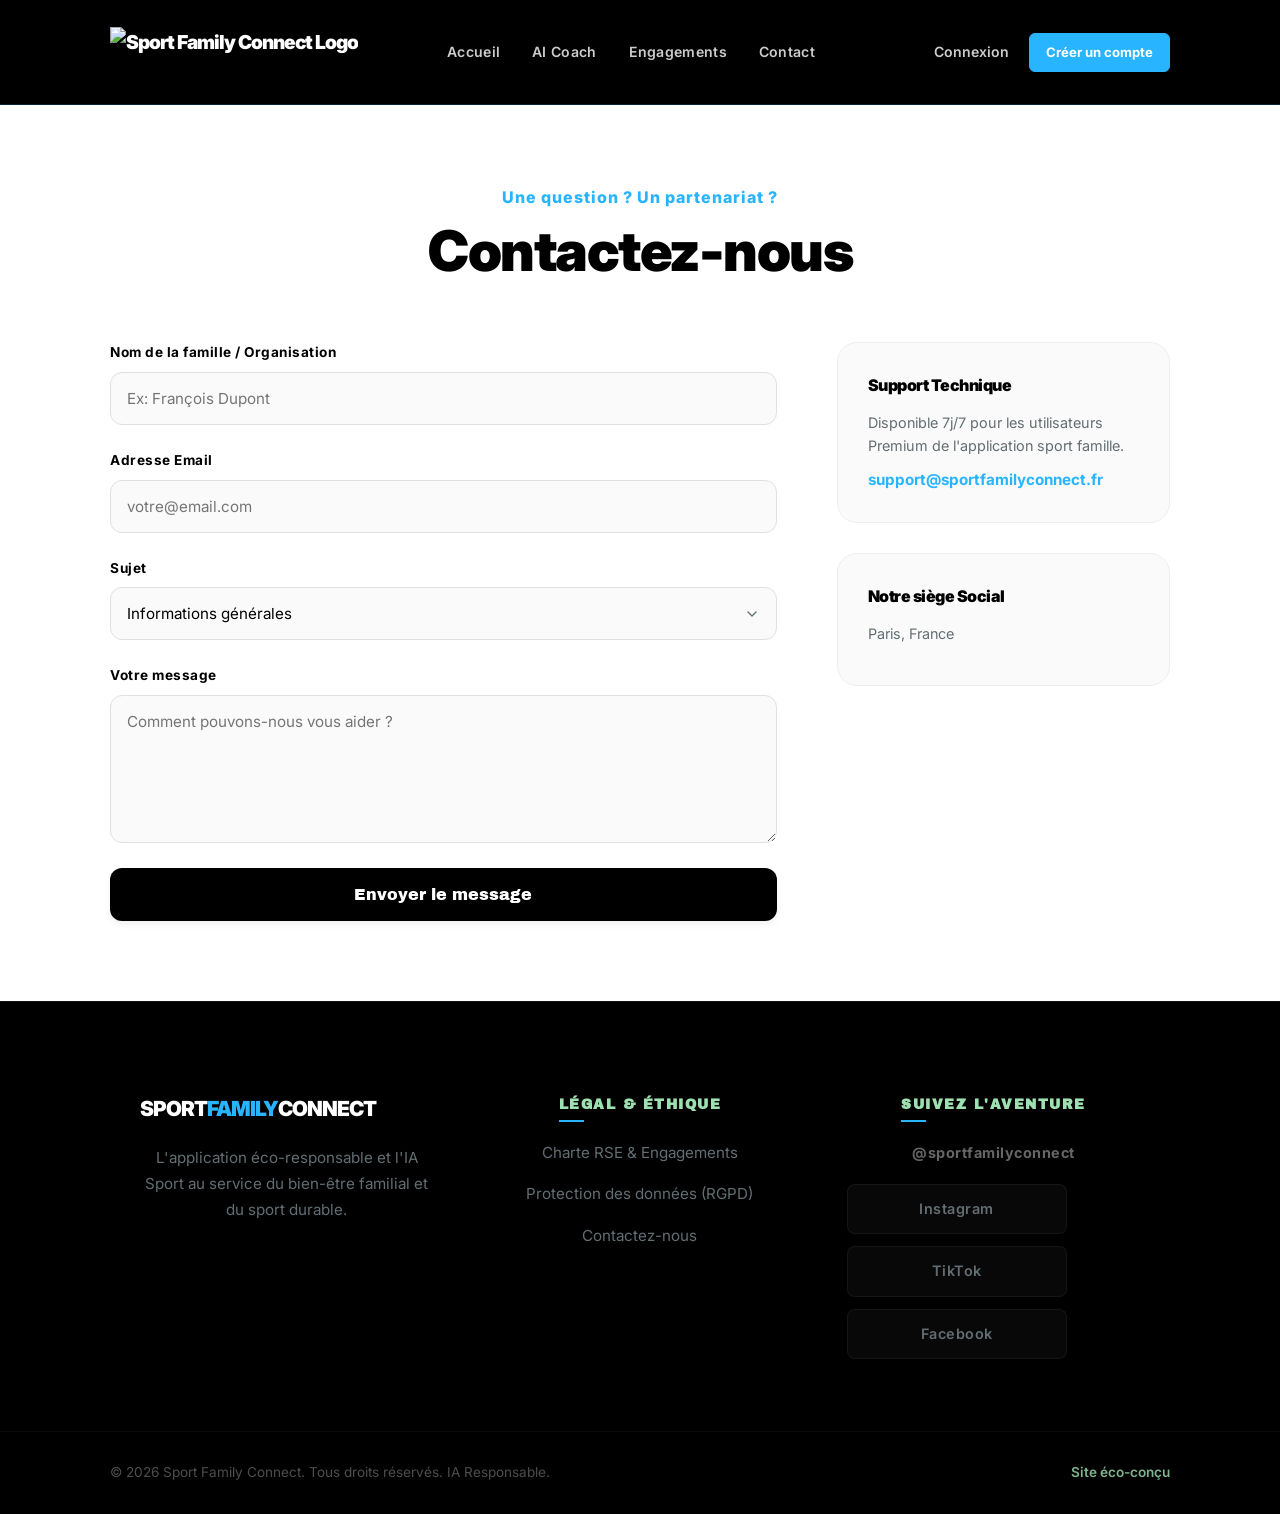
==== contact.html @ c6b2dc1f "Add files via upload" ====
<!DOCTYPE html>
<html lang="fr">
<head>
    <meta charset="UTF-8">
    <meta name="viewport" content="width=device-width, initial-scale=1.0">
    <title>Contact | Sport Family Connect</title>
    <link rel="stylesheet" href="style.css">
    <link href="https://fonts.googleapis.com/css2?family=Archivo+Black&family=Inter:wght@400;600;700;900&display=swap" rel="stylesheet">
</head>
<body class="contact-page">

   <header class="simple-header">
    <nav class="container nav-flex">
        <div class="logo">
    <a href="index.html" class="logo-link">
        <img src="sportfamilyconnectlogo.png" alt="Sport Family Connect Logo" class="logo-img">
    </a>
</div>
        
        <ul class="nav-links">
            <li><a href="index.html">Accueil</a></li>
            <li><a href="index.html#ai-coach">AI Coach</a></li> 
            <li><a href="rse.html">Engagements</a></li> 
            <li><a href="contact.html">Contact</a></li>
        </ul>

        <div class="nav-auth">
            <a href="#" class="login-link">Connexion</a>
            <a href="#" class="signup-btn">Créer un compte</a>
        </div>
    </nav>
</header>

    <main class="contact-container">
        <section class="contact-intro">
            <span class="sub-title" style="text-align: center;">Une question ? Un partenariat ?</span>
            <h1>Contactez-nous</h1>
        </section>

        <section class="contact-grid">
            <div class="contact-form-wrapper">
                <form action="#" method="POST" class="main-form">
                    <div class="form-group">
                        <label for="name">Nom de la famille / Organisation</label>
                        <input type="text" id="name" name="name" placeholder="Ex: François Dupont" required>
                    </div>
                    <div class="form-group">
                        <label for="email">Adresse Email</label>
                        <input type="email" id="email" name="email" placeholder="votre@email.com" required>
                    </div>
                    <div class="form-group">
                        <label for="subject">Sujet</label>
                        <select id="subject" name="subject">
                            <option value="info">Informations générales</option>
                            <option value="tech">Support technique AI Coach</option>
                            <option value="rgpd">Question relative au RGPD / Données</option>
                            <option value="press">Presse & Partenariats</option>
                        </select>
                    </div>
                    <div class="form-group">
                        <label for="message">Votre message</label>
                        <textarea id="message" name="message" rows="6" placeholder="Comment pouvons-nous vous aider ?" required></textarea>
                    </div>
                    <button type="submit" class="btn-submit">Envoyer le message</button>
                </form>
            </div>

            <div class="contact-info">
                <div class="info-card">
                    <h3>Support Technique</h3>
                    <p>Disponible 7j/7 pour les utilisateurs Premium de l'application sport famille.</p>
                    <span class="blue-text">support@sportfamilyconnect.fr</span>
                </div>
                <div class="info-card">
                    <h3>Notre siège Social</h3>
                    <p>Paris, France</p>
                </div>
            </div>
        </section>
    </main>

    <footer class="main-footer">
        <div class="container footer-grid">
            <div class="footer-brand">
                <div class="logo">SPORT <span>FAMILY</span> CONNECT</div>
                <p class="brand-text">L'application éco-responsable et l'IA Sport au service du bien-être familial et du sport durable.</p>
            </div>

            <div class="footer-links">
                <h4>LÉGAL & ÉTHIQUE</h4>
                <ul>
                    <li><a href="rse.html" class="hover-underline-dash">Charte RSE & Engagements</a></li>
                    <li><a href="rgpd.html" class="hover-underline-dash">Protection des données (RGPD)</a></li>
                    <li><a href="contact.html" class="hover-underline-dash">Contactez-nous</a></li>
                </ul>
            </div>

            <div class="footer-socials">
                <h4>SUIVEZ L'AVENTURE</h4>
                <p class="handle">@sportfamilyconnect</p>
                <div class="social-icons-list">
                    <a href="https://instagram.com" target="_blank" class="social-card instagram-hover" aria-label="Instagram">
                        <span class="social-text">Instagram</span>
                    </a>
                    <a href="https://tiktok.com" target="_blank" class="social-card tiktok-hover" aria-label="TikTok">
                        <span class="social-text">TikTok</span>
                    </a>
                    <a href="https://facebook.com" target="_blank" class="social-card facebook-hover" aria-label="Facebook">
                        <span class="social-text">Facebook</span>
                    </a>
                </div>
            </div>
        </div>

        <div class="footer-bottom">
            <div class="container footer-bottom-flex">
                <p>&copy; 2026 Sport Family Connect. Tous droits réservés. IA Responsable.</p>
                <p class="eco-badge">Site éco-conçu</p>
            </div>
        </div>
    </footer>

</body>
</html>
---- style.css ----
/* --- VARIABLES & POLICES --- */
@import url('https://fonts.googleapis.com/css2?family=Archivo+Black&family=Inter:wght@400;600;700;900&display=swap');

:root {
    --primary-black: #000000;
    --primary-white: #ffffff;
    --accent-blue: #28b4ff;
    /* --- NOUVELLES COULEURS --- */
    --accent-soft-blue: #28b4ff;   /* Ancien mauve */
    --accent-mint: #9ee1b1;        /* Ancien flash-blue */
    /* -------------------------- */
    --gray-light: #f8f9fa;
    --text-muted: #636e72;
}

/* --- RESET & GLOBAL --- */
* {
    margin: 0;
    padding: 0;
    box-sizing: border-box;
}

body {
    font-family: 'Inter', sans-serif;
    line-height: 1.6;
    color: var(--primary-black);
    background-color: var(--primary-white);
    scroll-behavior: smooth;
    text-transform: none;
}

.container {
    max-width: 1100px;
    margin: 0 auto;
    padding: 0 20px;
}

/* --- TYPOGRAPHIE --- */
h1, h2, h3 {
    font-family: 'Archivo Black', sans-serif;
    text-transform: none;
    letter-spacing: -1px;
}

h1 { font-size: 3.5rem; line-height: 1.1; }
h2 { font-size: 2.5rem; margin-bottom: 30px; text-align: center; }

/* --- NAVIGATION --- */
.simple-header {
    background: var(--primary-black);
    padding: 20px 0;
    border-bottom: 2px solid var(--accent-blue);
    position: sticky;
    top: 0;
    z-index: 1000;
}

.nav-flex {
    display: flex;
    justify-content: space-between;
    align-items: center;
}

.logo {
    color: var(--primary-white);
    font-family: 'Archivo Black', sans-serif;
    font-size: 1.4rem;
    letter-spacing: -1.5px;
}

.logo span { color: var(--accent-blue); }

.nav-links {
    display: flex;
    list-style: none;
    gap: 25px;
}

.nav-links a {
    color: var(--primary-white);
    text-decoration: none;
    font-weight: 700;
    font-size: 0.95rem;
    transition: 0.3s;
}

.nav-links a:hover, .nav-links a.active {
    color: var(--accent-blue);
}

/* --- HERO SECTION --- */
.hero-premium {
    height: 100vh;
    background: url('sportfamilyconnecthero.png') no-repeat center center/cover;
    position: relative;
    display: flex;
    align-items: center;
}

.hero-overlay {
    position: absolute;
    inset: 0;
    background: linear-gradient(to right, rgba(0,0,0,0.85) 30%, transparent 100%);
    display: flex;
    align-items: center;
}

.hero-content {
    text-align: left;
    color: var(--primary-white);
}

.top-badge {
    color: var(--accent-soft-blue);
    font-weight: 800;
    letter-spacing: 2px;
    font-size: 0.85rem;
    margin-bottom: 15px;
    display: block;
}

.hero-content h1 span { color: var(--accent-soft-blue); }

.cta-main {
    display: inline-block;
    background: var(--primary-white);
    color: var(--primary-black);
    padding: 18px 35px;
    font-weight: 900;
    text-decoration: none;
    margin-top: 30px;
    transition: 0.3s;
}

.cta-main:hover {
    background: var(--accent-soft-blue);
    color: var(--primary-white);
}

/* --- AI COACH SECTION (Nouvelles Couleurs) --- */
.ai-section-immersive {
    position: relative;
    min-height: 100vh;
    display: flex;
    align-items: center;
    background: var(--primary-black);
}

.ai-background-image {
    position: absolute;
    inset: 0;
    background-image: url('sportfamilly.jpg'); 
    background-size: cover;
    background-position: center;
    z-index: 1;
}

.ai-overlay {
    position: absolute;
    inset: 0;
    background: rgba(0, 0, 0, 0.88); 
    z-index: 2;
    display: flex;
    align-items: center;
    padding: 80px 0;
}

.ai-content {
    position: relative;
    z-index: 3;
    text-align: center;
    width: 100%;
}

.flash-title {
    font-size: 4rem;
    /* Dégradé mis à jour avec tes nouvelles couleurs */
    background: linear-gradient(45deg, var(--accent-mint), var(--accent-soft-blue));
    -webkit-background-clip: text;
    -webkit-text-fill-color: transparent;
    margin-bottom: 20px;
}

.ai-description {
    max-width: 600px;
    margin: 0 auto 40px;
    color: #ffffff;
    font-size: 1.1rem;
    line-height: 1.6;
}

/* Logo Circle Mis à jour */
.logo-circle {
    width: 220px;
    height: 220px;
    border-radius: 50%;
    border: 3px solid var(--accent-mint);
    margin: 40px auto;
    display: flex;
    align-items: center;
    justify-content: center;
    background: rgba(158, 225, 177, 0.05); /* Menthe transparent */
    animation: pulse-glow 3s infinite ease-in-out;
}

.ai-logo-img {
    max-width: 85%;
    max-height: 85%;
    object-fit: contain;
}

@keyframes pulse-glow {
    0% { box-shadow: 0 0 20px rgba(158, 225, 177, 0.4); transform: scale(1); }
    50% { box-shadow: 0 0 40px rgba(127, 171, 255, 0.6); transform: scale(1.02); } /* Vers bleu doux */
    100% { box-shadow: 0 0 20px rgba(158, 225, 177, 0.4); transform: scale(1); }
}

.features-flash {
    display: flex;
    justify-content: center;
    gap: 15px;
    margin: 30px 0;
}

.feat-f {
    padding: 12px 25px;
    border-radius: 10px;
    font-weight: 700;
    font-size: 0.9rem;
    background: rgba(255,255,255,0.05);
}

.feat-f.mauve { color: var(--accent-soft-blue); border: 1px solid var(--accent-soft-blue); }
.feat-f.bleu { color: var(--accent-mint); border: 1px solid var(--accent-mint); }

.btn-ai-dedicated {
    display: inline-block;
    padding: 20px 40px;
    background: var(--accent-mint);
    color: var(--primary-black);
    text-decoration: none;
    font-weight: 900;
    border-radius: 5px;
    transition: 0.3s;
}

.btn-ai-dedicated:hover {
    background: var(--accent-soft-blue);
    color: var(--primary-white);
    transform: translateY(-5px);
}

/* --- CONSEILS FAMILLE --- */
.tips-section { padding: 100px 0; background: var(--primary-white); }
.sub-title { color: var(--accent-soft-blue); font-weight: 800; letter-spacing: 1px; display: block; margin-bottom: 10px; }

.tips-grid {
    display: grid;
    grid-template-columns: repeat(auto-fit, minmax(300px, 1fr));
    gap: 30px;
}

.tip-card {
    background: var(--primary-white);
    border: 1px solid #eee;
    border-radius: 20px;
    overflow: hidden;
    transition: 0.3s;
}

.tip-image { width: 100%; height: 220px; overflow: hidden; }
.tip-image img { width: 100%; height: 100%; object-fit: cover; transition: 0.5s; }

.tip-content { padding: 30px; }
.tip-icon { font-family: 'Archivo Black', sans-serif; font-size: 1.8rem; color: var(--accent-soft-blue); margin-bottom: 10px; }

.tip-card:hover {
    transform: translateY(-10px);
    border-color: var(--accent-soft-blue);
    box-shadow: 0 20px 40px rgba(0,0,0,0.05);
}

/* --- CONTACT & FOOTER --- */
.form-group input:focus { border-color: var(--accent-soft-blue); outline: none; }
.btn-submit:hover { background: var(--accent-soft-blue); }

footer {
    padding: 40px;
    text-align: center;
    border-top: 1px solid #eee;
    color: var(--text-muted);
}

/* Espacement du groupe de boutons complet */
.app-download-buttons {
    display: flex;
    justify-content: center;
    gap: 20px;          /* Espace entre les deux badges (Google & Apple) */
    margin-top: 50px;   /* Espace entre ton gros bouton "Entrer" et les badges */
    flex-wrap: wrap;
    align-items: center;
}

/* Uniformisation de la taille des badges */
.store-link img {
    height: 45px;       /* Force la même hauteur pour les deux */
    width: auto;        /* Garde le ratio de l'image intact */
    display: block;
    transition: transform 0.3s ease;
}

/* Effet au survol pour les badges */
.store-link:hover img {
    transform: scale(1.05);
}

/* Correction spécifique pour ton bouton principal au-dessus */
.ai-page-access {
    margin-bottom: 20px; /* Sécurité supplémentaire en bas du bouton principal */
}

.logo-img {
    /* Ajuste cette valeur : 
       40px = discret / 50px = standard / 60px = imposant */
    height: 50px; 
    
    width: auto; /* Garde les proportions auto pour ne pas écraser le logo */
    display: block;
    
    /* Optionnel : ajoute un peu de marge si le logo colle trop aux bords */
    padding: 5px 0; 
}

/* Version mobile : on réduit souvent un peu la taille */
@media (max-width: 768px) {
    .logo-img {
        height: 40px;
    }
}

/* --- AMÉLIORATION HOVER CARTES CONSEILS --- */
.tip-card {
    background: var(--primary-white);
    border: 1px solid #eee;
    border-radius: 20px;
    overflow: hidden;
    /* Transition plus douce pour un effet "premium" */
    transition: all 0.4s cubic-bezier(0.25, 0.8, 0.25, 1);
    box-shadow: 0 2px 5px rgba(0,0,0,0.05); /* Ombre légère de base */
}

.tip-card:hover {
    transform: translateY(-12px); /* Élévation plus marquée */
    border-color: var(--accent-soft-blue);
    /* Ombre portée plus profonde comme sur FamilyWall */
    box-shadow: 0 20px 40px rgba(0, 0, 0, 0.12);
}

.tip-card:hover .tip-image img {
    transform: scale(1.05); /* Zoom très léger et fluide */
}

/* --- AMÉLIORATION BOUTONS --- */
.cta-main, .btn-ai-dedicated {
    transition: all 0.3s cubic-bezier(0.25, 0.8, 0.25, 1);
    box-shadow: 0 4px 6px rgba(0, 0, 0, 0.1);
}

.cta-main:hover {
    background: var(--accent-soft-blue);
    color: var(--primary-white);
    transform: scale(1.05);
    box-shadow: 0 8px 15px rgba(40, 180, 255, 0.3); /* Lueur bleue */
}

.btn-ai-dedicated:hover {
    background: var(--accent-soft-blue);
    color: var(--primary-white);
    transform: translateY(-3px) scale(1.02);
    box-shadow: 0 10px 20px rgba(158, 225, 177, 0.3);
}

/* --- HOVER NAVIGATION --- */
.nav-links a {
    position: relative;
    padding-bottom: 5px;
}

.nav-links a::after {
    content: '';
    position: absolute;
    width: 0;
    height: 2px;
    bottom: 0;
    left: 0;
    background-color: var(--accent-blue);
    transition: width 0.3s ease;
}

.nav-links a:hover::after {
    width: 100%; /* Barre bleue qui glisse sous le lien au hover */
}

/* Logo Header */
.logo-img:hover {
    transform: rotate(-2deg) scale(1.1); /* Petit basculement ludique */
}

/* Badges Store */
.store-link img {
    transition: all 0.3s ease;
}

.store-link:hover img {
    filter: brightness(1.2); /* S'éclaire au survol */
    transform: translateY(-5px);
}

.logo-circle {
    width: 280px;  /* Augmenté (était à 220px) */
    height: 280px; /* Augmenté (était à 220px) */
    border-radius: 50%;
    border: 3px solid var(--accent-mint); 
    margin: 40px auto;
    display: flex;
    align-items: center;
    justify-content: center;
    background: rgba(158, 225, 177, 0.05);
    animation: pulse-glow 3s infinite ease-in-out;
}

.ai-logo-img {
    max-width: 90%;   /* Augmenté (était à 85%) */
    max-height: 90%;  /* Augmenté pour remplir le cercle */
    height: auto;
    object-fit: contain;
}

@keyframes pulse-glow {
    0% { box-shadow: 0 0 20px rgba(158, 225, 177, 0.4); transform: scale(1); }
    50% { box-shadow: 0 0 50px rgba(127, 171, 255, 0.6); transform: scale(1.03); } /* Lueur plus large */
    100% { box-shadow: 0 0 20px rgba(158, 225, 177, 0.4); transform: scale(1); }
}

/* --- SECTION CONNEXION HEADER --- */

.nav-auth {
    display: flex;
    align-items: center;
    gap: 20px;
    margin-left: 30px; /* Espace par rapport aux liens de navigation */
}

.login-link {
    color: var(--primary-white);
    text-decoration: none;
    font-weight: 600;
    font-size: 0.9rem;
    transition: 0.3s;
}

.login-link:hover {
    color: var(--accent-blue);
}

.signup-btn {
    background-color: var(--accent-blue); /* Ton bleu #28b4ff */
    color: var(--primary-white);
    padding: 10px 20px;
    border-radius: 5px;
    text-decoration: none;
    font-weight: 700;
    font-size: 0.85rem;
    transition: all 0.3s ease;
    border: 1px solid var(--accent-blue);
}

.signup-btn:hover {
    background-color: transparent;
    color: var(--accent-blue);
    box-shadow: 0 0 15px rgba(40, 180, 255, 0.3);
    transform: translateY(-2px);
}

/* Ajustement responsive pour mobile */
@media (max-width: 992px) {
    .nav-auth {
        display: none; /* Cache la section sur petit écran ou prévoit un menu burger */
    }
}

/* ==========================================================================
   9. STRUCTURE & HOVERS STYLISÉS DU FOOTER (VERSION TYPO PURE)
   ========================================================================== */
.main-footer {
    background-color: var(--primary-black);
    color: var(--primary-white);
    padding: 90px 0 0 0;
    border-top: 1px solid rgba(255, 255, 255, 0.08);
    font-size: 0.95rem;
    position: relative;
    overflow: hidden;
}

.footer-grid {
    display: table;
    width: 100%;
    margin-bottom: 60px;
}

.footer-brand, .footer-links, .footer-socials {
    display: table-cell;
    width: 33.333%;
    vertical-align: top;
    padding: 0 30px;
}

/* --- Colonne 1 : Identité --- */
.footer-brand .logo {
    font-size: 1.3rem;
    margin-bottom: 20px;
    transition: transform 0.4s ease;
}

.footer-brand:hover .logo {
    transform: scale(1.02);
}

.footer-brand .brand-text {
    color: var(--text-muted);
    line-height: 1.7;
    max-width: 300px;
    font-weight: 400;
}

/* --- Titres des Colonnes --- */
.main-footer h4 {
    font-family: 'Archivo Black', sans-serif;
    font-size: 0.85rem;
    letter-spacing: 1.5px;
    margin-bottom: 25px;
    color: var(--accent-mint);
    position: relative;
    display: inline-block;
}

.main-footer h4::after {
    content: '';
    position: absolute;
    bottom: -6px;
    left: 0;
    width: 25px;
    height: 2px;
    background-color: var(--accent-soft-blue);
}

/* --- Colonne 2 : Liens avec Soulignement Flottant --- */
.footer-links ul {
    list-style: none;
    padding: 0;
    margin: 0;
}

.footer-links li {
    margin-bottom: 14px;
}

.footer-links a.hover-underline-dash {
    color: var(--text-muted);
    text-decoration: none;
    position: relative;
    padding-bottom: 3px;
    display: inline-block;
    transition: color 0.3s ease, transform 0.3s ease;
}

.footer-links a.hover-underline-dash::after {
    content: '';
    position: absolute;
    width: 100%;
    transform: scaleX(0);
    height: 1.5px;
    bottom: 0;
    left: 0;
    background: linear-gradient(90deg, var(--accent-mint), var(--accent-soft-blue));
    transform-origin: bottom right;
    transition: transform 0.4s cubic-bezier(0.86, 0, 0.07, 1);
}

.footer-links a.hover-underline-dash:hover {
    color: var(--primary-white);
    transform: translateX(4px);
}

.footer-links a.hover-underline-dash:hover::after {
    transform: scaleX(1);
    transform-origin: bottom left;
}

/* --- Colonne 3 : Réseaux Sociaux en Blocs Interactifs --- */
.footer-socials .handle {
    font-weight: 700;
    color: rgba(255, 255, 255, 0.4);
    margin-bottom: 20px;
    font-size: 0.9rem;
    letter-spacing: 0.5px;
}

.social-icons-list {
    display: block;
}

.social-card {
    display: block;
    width: 80%;
    max-width: 220px;
    padding: 12px 18px;
    margin-bottom: 12px;
    background: rgba(255, 255, 255, 0.03);
    border: 1px solid rgba(255, 255, 255, 0.05);
    border-radius: 8px;
    color: var(--text-muted);
    text-decoration: none;
    transition: all 0.4s cubic-bezier(0.25, 0.8, 0.25, 1);
}

.social-text {
    font-weight: 600;
    font-size: 0.9rem;
    letter-spacing: 0.5px;
}

/* Animations de couleur de bordures au survol */
.instagram-hover:hover {
    background: rgba(255, 255, 255, 0.06);
    border-color: #7fabff;
    color: #7fabff;
    transform: translateY(-3px);
    box-shadow: 0 10px 20px rgba(127, 171, 255, 0.08);
}

.tiktok-hover:hover {
    background: rgba(255, 255, 255, 0.06);
    border-color: #9ee1b1;
    color: #9ee1b1;
    transform: translateY(-3px);
    box-shadow: 0 10px 20px rgba(158, 225, 177, 0.08);
}

.facebook-hover:hover {
    background: rgba(255, 255, 255, 0.06);
    border-color: var(--primary-white);
    color: var(--primary-white);
    transform: translateY(-3px);
    box-shadow: 0 10px 20px rgba(255, 255, 255, 0.03);
}

/* --- Bas de Page --- */
.footer-bottom {
    border-top: 1px solid rgba(255, 255, 255, 0.04);
    padding: 30px 0;
    margin-top: 20px;
    color: rgba(255, 255, 255, 0.3);
    font-size: 0.85rem;
}

.footer-bottom-flex {
    display: flex;
    justify-content: space-between;
    align-items: center;
}

.eco-badge {
    color: var(--accent-mint);
    opacity: 0.8;
    font-weight: 600;
}

/* --- RESPONSIVE MOBILE --- */
@media (max-width: 768px) {
    .footer-grid { display: block; }
    .footer-brand, .footer-links, .footer-socials {
        display: block;
        width: 100%;
        text-align: center;
        padding: 0 10px;
        margin-bottom: 45px;
    }
    .footer-brand .brand-text, .social-card { margin: 0 auto 12px; }
    .footer-bottom-flex { display: block; text-align: center; }
    .eco-badge { margin-top: 10px; }
}

/* ==========================================================================
   8. PAGE CONTACT (DESIGN ÉPURÉ & RESPONSIVE)
   ========================================================================== */
.contact-page {
    background-color: var(--primary-white);
    color: var(--primary-black);
}

.contact-container {
    max-width: 1100px;
    margin: 80px auto;
    padding: 0 20px;
}

.contact-intro {
    text-align: center;
    margin-bottom: 60px;
}

.contact-intro h1 {
    font-size: 3.5rem;
    margin-top: 10px;
    margin-bottom: 15px;
}

.contact-intro p {
    color: var(--text-muted);
    font-size: 1.1rem;
    max-width: 600px;
    margin: 0 auto;
}

/* Grille de mise en page */
.contact-grid {
    display: flex;
    gap: 60px;
}

.contact-form-wrapper {
    flex: 2; /* Prend 2/3 de l'espace */
}

.contact-info {
    flex: 1; /* Prend 1/3 de l'espace */
    display: flex;
    flex-direction: column;
    gap: 30px;
}

/* --- Formulaire de Contact --- */
.main-form {
    display: flex;
    flex-direction: column;
    gap: 25px;
}

.form-group {
    display: flex;
    flex-direction: column;
    gap: 8px;
}

.form-group label {
    font-size: 0.85rem;
    font-weight: 700;
    color: var(--primary-black);
    letter-spacing: 0.5px;
}

.form-group input, 
.form-group select, 
.form-group textarea {
    width: 100%;
    padding: 16px;
    border: 1px solid #e0e0e0;
    border-radius: 12px;
    font-family: 'Inter', sans-serif;
    font-size: 0.95rem;
    background-color: #fafafa;
    color: var(--primary-black);
    transition: all 0.3s cubic-bezier(0.25, 0.8, 0.25, 1);
}

/* Élimination du style natif des sélecteurs pour cohérence */
.form-group select {
    cursor: pointer;
    appearance: none;
    background-image: url("data:image/svg+xml;utf8,<svg xmlns='http://www.w3.org/2000/svg' width='24' height='24' viewBox='0 0 24 24' fill='none' stroke='%23636e72' stroke-width='2' stroke-linecap='round' stroke-linejoin='round'><polyline points='6 9 12 15 18 9'></polyline></svg>");
    background-repeat: no-repeat;
    background-position: right 16px center;
    background-size: 16px;
    padding-right: 40px;
}

/* Focus interactifs avec ta couleur bleue */
.form-group input:focus, 
.form-group select:focus, 
.form-group textarea:focus {
    outline: none;
    background-color: var(--primary-white);
    border-color: var(--accent-soft-blue);
    box-shadow: 0 0 0 4px rgba(40, 180, 255, 0.1);
}

/* Bouton d'envoi */
.contact-form-wrapper .btn-submit {
    display: inline-block;
    width: 100%;
    padding: 18px;
    background-color: var(--primary-black);
    color: var(--primary-white);
    border: none;
    border-radius: 12px;
    font-family: 'Archivo Black', sans-serif;
    font-size: 1rem;
    cursor: pointer;
    transition: all 0.3s cubic-bezier(0.25, 0.8, 0.25, 1);
    box-shadow: 0 4px 6px rgba(0, 0, 0, 0.05);
}

.contact-form-wrapper .btn-submit:hover {
    background-color: var(--accent-soft-blue);
    transform: translateY(-2px);
    box-shadow: 0 8px 20px rgba(40, 180, 255, 0.25);
}

/* --- Cartes Latérales d'Information --- */
.info-card {
    background-color: #fafafa;
    border: 1px solid #eeeeee;
    padding: 30px;
    border-radius: 20px;
    transition: all 0.3s ease;
}

.info-card:hover {
    border-color: var(--accent-mint);
    box-shadow: 0 10px 30px rgba(0, 0, 0, 0.03);
}

.info-card h3 {
    font-size: 1rem;
    color: var(--primary-black);
    margin-bottom: 12px;
    letter-spacing: -0.5px;
}

.info-card p {
    color: var(--text-muted);
    font-size: 0.9rem;
    line-height: 1.6;
    margin-bottom: 10px;
}

.info-card .blue-text {
    color: var(--accent-soft-blue);
    font-weight: 700;
    font-size: 0.95rem;
}

.info-card .social-links {
    display: flex;
    gap: 15px;
    margin-top: 5px;
}

.info-card .social-links a {
    font-size: 0.9rem;
    font-weight: 600;
    color: var(--text-muted);
    text-decoration: none;
}

/* --- RESPONSIVE MOBILE --- */
@media (max-width: 768px) {
    .contact-grid {
        flex-direction: column;
        gap: 40px;
    }
    .contact-container {
        margin: 40px auto;
    }
    .contact-intro h1 {
        font-size: 2.5rem;
    }
}

/* ==========================================================================
   X. SECTION VIDÉO DE LANCEMENT (DÉGRADÉ VIVANT & ANIMÉ)
   ========================================================================== */
.video-launch-section {
    padding: 120px 0;
    text-align: center;
    position: relative;
    
    /* Intégration de tes 3 couleurs en dégradé linéaire incliné */
    background: linear-gradient(-45deg, #9ee1b1, #7fabff, #ffffff, #9ee1b1);
    /* On agrandit le fond pour que l'animation ait de la matière à déplacer */
    background-size: 400% 400%;
    
    /* Appel de l'animation de 15 secondes qui tourne en boucle */
    animation: gradientMovement 15s ease infinite;
}

.video-header {
    margin-bottom: 55px;
}

.video-header h2 {
    font-size: 2.6rem;
    margin-top: 10px;
    margin-bottom: 15px;
    color: var(--primary-black);
}

.video-header p {
    color: rgba(0, 0, 0, 0.7); /* Légèrement assombri pour rester lisible sur le fond clair */
    font-size: 1.1rem;
    max-width: 600px;
    margin: 0 auto;
    font-weight: 600;
}

/* Conteneur du lecteur vidéo */
.video-player-wrapper {
    max-width: 880px;
    margin: 0 auto;
    padding: 0 15px;
}

/* Le lecteur vidéo avec un léger effet de flou en arrière-plan */
.interactive-player {
    width: 100%;
    height: auto;
    display: block;
    border-radius: 20px; /* Bords légèrement plus arrondis pour le style */
    
    /* Ombre portée plus diffuse pour donner une impression de flottaison au-dessus du dégradé */
    box-shadow: 0 30px 60px rgba(0, 0, 0, 0.15); 
    background-color: var(--primary-black);
    border: 1px solid rgba(255, 255, 255, 0.4); /* Bordure blanche subtile */
}

/* --- L'ANIMATION CSS DU DÉGRADÉ --- */
@keyframes gradientMovement {
    0% {
        background-position: 0% 50%;
    }
    50% {
        background-position: 100% 50%;
    }
    100% {
        background-position: 0% 50%;
    }
}

/* --- RESPONSIVE MOBILE --- */
@media (max-width: 768px) {
    .video-launch-section {
        padding: 70px 0;
    }
    .video-header h2 {
        font-size: 1.9rem;
    }
}

/* Conteneur du lecteur vidéo (Taille réduite pour plus de discrétion) */
.video-player-wrapper {
    max-width: 650px; /* Réduit à 650px (au lieu de 880px) pour que la vidéo soit plus petite et élégante */
    margin: 0 auto;
    padding: 0 15px;
}

/* ==========================================================================
   3. NAVIGATION (HEADER COMPACT & ULTRA-MINIMALISTE)
   ========================================================================== */
.simple-header {
    background: var(--primary-black);
    padding: 14px 0; /* Réduit au maximum (était à 25px) pour un header ultra-fin */
    border-bottom: 1px solid rgba(40, 180, 255, 0.2); /* Ligne de séparation plus discrète */
    position: sticky;
    top: 0;
    z-index: 1000;
}

.nav-flex {
    display: flex;
    justify-content: space-between;
    align-items: center;
}

/* Logo plus compact */
.logo {
    color: var(--primary-white);
    font-family: 'Archivo Black', sans-serif;
    font-size: 1.2rem; /* Réduit légèrement (était à 1.4rem) */
    letter-spacing: -1px;
}

.logo span { color: var(--accent-blue); }

/* Liens du menu principaux */
.nav-links {
    display: flex;
    list-style: none;
    gap: 32px; /* Espace équilibré pour ne pas faire "pack" */
    align-items: center;
}

.nav-links a {
    color: rgba(255, 255, 255, 0.8); /* Blanc légèrement adouci au repos */
    text-decoration: none;
    font-weight: 600;
    font-size: 0.88rem; /* Taille de police plus petite et élégante */
    letter-spacing: 0.3px;
    transition: all 0.3s ease;
    position: relative;
    padding: 4px 0;
}

/* Barre animée fine sous les liens */
.nav-links a::after {
    content: '';
    position: absolute;
    width: 0;
    height: 2px;
    bottom: 0;
    left: 0;
    background-color: var(--accent-blue);
    transition: width 0.3s ease;
}

.nav-links a:hover::after { width: 100%; }
.nav-links a:hover, .nav-links a.active { color: var(--accent-blue); }

/* --- Section Connexion / Inscription --- */
.nav-auth {
    display: flex;
    align-items: center;
    gap: 20px;
}

.login-link {
    color: rgba(255, 255, 255, 0.8);
    text-decoration: none;
    font-weight: 600;
    font-size: 0.88rem;
    transition: color 0.3s ease;
}

.login-link:hover { color: var(--accent-blue); }

/* Bouton créer un compte affiné */
.signup-btn {
    background-color: var(--accent-blue);
    color: var(--primary-white);
    padding: 8px 16px; /* Moins haut et moins large */
    border-radius: 6px;
    text-decoration: none;
    font-weight: 700;
    font-size: 0.82rem;
    transition: all 0.3s ease;
    border: 1px solid var(--accent-blue);
}

.signup-btn:hover {
    background-color: transparent;
    color: var(--accent-blue);
    box-shadow: 0 0 12px rgba(40, 180, 255, 0.2);
    transform: translateY(-1px);
}

/* --- RESPONSIVE DE SÉCURITÉ --- */
@media (max-width: 992px) {
    .nav-auth {
        display: none; /* Cache la connexion sur tablette/mobile pour éviter les chevauchements */
    }
    .nav-links {
        gap: 15px;
    }
}

/* ==========================================================================
   2. TYPOGRAPHIE (VERSION 100% INTER)
   ========================================================================== */
h1, h2, h3, h4, h5, h6 {
    font-family: 'Inter', sans-serif;
    font-weight: 900; /* On force un gras très épais (Black) pour compenser l'absence d'Archivo */
    text-transform: none;
    letter-spacing: -1.5px; /* On resserre un peu les lettres pour garder un look percutant */
}

h1 { font-size: 3.5rem; line-height: 1.1; }
h2 { font-size: 2.5rem; margin-bottom: 30px; text-align: center; }
h3 { font-size: 1.5rem; }

/* On s'assure que le logo utilise aussi Inter mais en version très grasse */
.logo {
    font-family: 'Inter', sans-serif;
    font-weight: 900;
    font-size: 1.2rem;
    letter-spacing: -1px;
}

/* Style pour le logo cliquable */
.logo .logo-link {
    color: var(--primary-white);
    text-decoration: none;
    display: inline-block;
    transition: transform 0.3s ease;
}

/* Léger effet au survol du logo pour indiquer qu'il est cliquable */
.logo .logo-link:hover {
    transform: scale(1.02);
}

/* --- LE LOGO EN IMAGE (AGRANDI) --- */
.logo {
    display: flex;
    align-items: center;
}

.logo-img {
    /* Augmenté à 48px (au lieu de 38px) pour qu'il soit bien visible */
    height: 48px; 
    
    width: auto; /* Conserve toujours les proportions d'origine */
    display: block;
    transition: transform 0.3s cubic-bezier(0.25, 0.8, 0.25, 1);
}

/* Effet au survol */
.logo .logo-link:hover .logo-img {
    transform: scale(1.04) rotate(-1deg);
}

/* Version mobile : on l'ajuste pour qu'il ne prenne pas tout l'écran du téléphone */
@media (max-width: 768px) {
    .logo-img {
        height: 38px; /* Plus grand aussi sur mobile (au lieu de 32px) */
    }
}

/* --- LE HEADER S'AGRANDIT LÉGÈREMENT --- */
.simple-header {
    background: var(--primary-black);
    padding: 22px 0; /* Augmenté à 22px pour donner de l'air au grand logo */
    border-bottom: 1px solid rgba(40, 180, 255, 0.2);
    position: sticky;
    top: 0;
    z-index: 1000;
}

/* --- LE LOGO EN IMAGE (VERSION IMPOSANTE) --- */
.logo {
    display: flex;
    align-items: center;
}

.logo-img {
    /* Augmenté à 60px pour qu'il soit parfaitement lisible et mis en valeur */
    height: 60px; 
    
    width: auto; /* Conserve toujours le ratio de l'image */
    display: block;
    transition: transform 0.3s cubic-bezier(0.25, 0.8, 0.25, 1);
}

/* Effet au survol */
.logo .logo-link:hover .logo-img {
    transform: scale(1.03) rotate(-0.5deg); /* Effet légèrement adouci pour la grande taille */
}

/* Version mobile : proportionnelle pour ne pas masquer tout l'écran du téléphone */
@media (max-width: 768px) {
    .simple-header {
        padding: 15px 0; /* Un peu plus compact sur mobile */
    }
    .logo-img {
        height: 44px; /* Plus grand aussi sur mobile */
    }
}
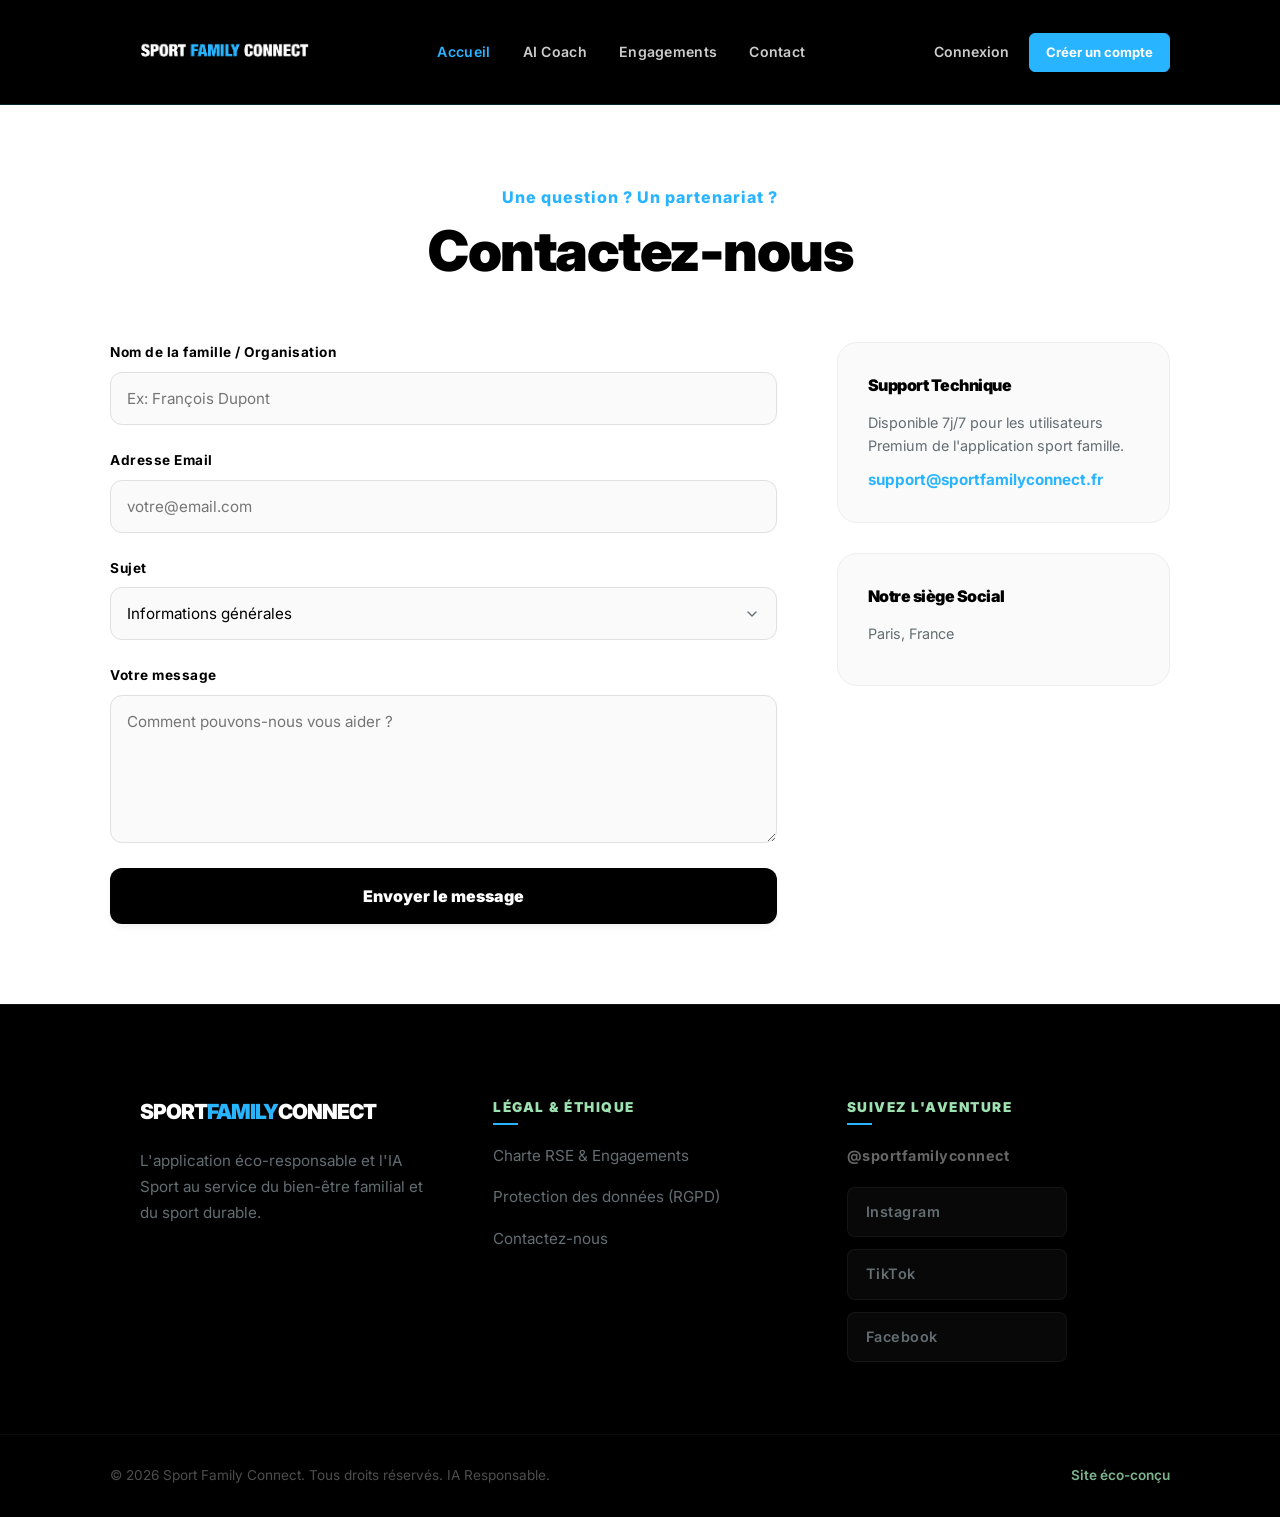
==== commit d8a074e4: "Add files via upload" ====
--- a/contact.html
+++ b/contact.html
@@ -12,22 +12,30 @@
    <header class="simple-header">
     <nav class="container nav-flex">
         <div class="logo">
-    <a href="index.html" class="logo-link">
-        <img src="sportfamilyconnectlogo.png" alt="Sport Family Connect Logo" class="logo-img">
-    </a>
-</div>
+            <a href="index.html" class="logo-link">
+                <img src="sportfamilyconnectlogo.png" alt="Sport Family Connect Logo" class="logo-img">
+            </a>
+        </div>
         
-        <ul class="nav-links">
-            <li><a href="index.html">Accueil</a></li>
+        <ul class="nav-links" id="navLinks">
+            <li><a href="index.html" class="active">Accueil</a></li>
             <li><a href="index.html#ai-coach">AI Coach</a></li> 
             <li><a href="rse.html">Engagements</a></li> 
             <li><a href="contact.html">Contact</a></li>
+            <li class="mobile-auth"><a href="#" class="login-link">Connexion</a></li>
+            <li class="mobile-auth"><a href="#" class="signup-btn">Créer un compte</a></li>
         </ul>
 
         <div class="nav-auth">
             <a href="#" class="login-link">Connexion</a>
             <a href="#" class="signup-btn">Créer un compte</a>
         </div>
+
+        <button class="menu-toggle" id="menuToggle" aria-label="Ouvrir le menu">
+            <span class="bar"></span>
+            <span class="bar"></span>
+            <span class="bar"></span>
+        </button>
     </nav>
 </header>
 
@@ -112,6 +120,24 @@
             </div>
         </div>
 
+        <script>
+    const menuToggle = document.getElementById('menuToggle');
+    const navLinks = document.getElementById('navLinks');
+
+    menuToggle.addEventListener('click', () => {
+        menuToggle.classList.toggle('active');
+        navLinks.classList.toggle('active');
+    });
+
+    // Optionnel : Ferme le menu automatiquement si on clique sur un lien d'ancrage (ex: #ai-coach)
+    document.querySelectorAll('.nav-links a').forEach(link => {
+        link.addEventListener('click', () => {
+            menuToggle.classList.remove('active');
+            navLinks.classList.remove('active');
+        });
+    });
+</script>
+
         <div class="footer-bottom">
             <div class="container footer-bottom-flex">
                 <p>&copy; 2026 Sport Family Connect. Tous droits réservés. IA Responsable.</p>
--- a/style.css
+++ b/style.css
@@ -1,19 +1,18 @@
-/* --- VARIABLES & POLICES --- */
+/* ==========================================================================
+   1. VARIABLES & CONFIGURATION GLOBAL
+   ========================================================================== */
 @import url('https://fonts.googleapis.com/css2?family=Archivo+Black&family=Inter:wght@400;600;700;900&display=swap');
 
 :root {
     --primary-black: #000000;
     --primary-white: #ffffff;
     --accent-blue: #28b4ff;
-    /* --- NOUVELLES COULEURS --- */
-    --accent-soft-blue: #28b4ff;   /* Ancien mauve */
-    --accent-mint: #9ee1b1;        /* Ancien flash-blue */
-    /* -------------------------- */
+    --accent-soft-blue: #28b4ff;   
+    --accent-mint: #9ee1b1;        
     --gray-light: #f8f9fa;
     --text-muted: #636e72;
 }
 
-/* --- RESET & GLOBAL --- */
 * {
     margin: 0;
     padding: 0;
@@ -35,21 +34,27 @@
     padding: 0 20px;
 }
 
-/* --- TYPOGRAPHIE --- */
-h1, h2, h3 {
-    font-family: 'Archivo Black', sans-serif;
+/* ==========================================================================
+   2. TYPOGRAPHIE (VERSION INTER)
+   ========================================================================== */
+h1, h2, h3, h4, h5, h6 {
+    font-family: 'Inter', sans-serif;
+    font-weight: 900; 
     text-transform: none;
-    letter-spacing: -1px;
+    letter-spacing: -1.5px; 
 }
 
 h1 { font-size: 3.5rem; line-height: 1.1; }
 h2 { font-size: 2.5rem; margin-bottom: 30px; text-align: center; }
-
-/* --- NAVIGATION --- */
+h3 { font-size: 1.5rem; }
+
+/* ==========================================================================
+   3. NAVIGATION & HEADER PREMIUM
+   ========================================================================== */
 .simple-header {
     background: var(--primary-black);
-    padding: 20px 0;
-    border-bottom: 2px solid var(--accent-blue);
+    padding: 22px 0; 
+    border-bottom: 1px solid rgba(40, 180, 255, 0.2); 
     position: sticky;
     top: 0;
     z-index: 1000;
@@ -59,330 +64,61 @@
     display: flex;
     justify-content: space-between;
     align-items: center;
-}
-
+    position: relative;
+}
+
+/* Logo & Image */
 .logo {
-    color: var(--primary-white);
-    font-family: 'Archivo Black', sans-serif;
-    font-size: 1.4rem;
-    letter-spacing: -1.5px;
+    display: flex;
+    align-items: center;
+    font-family: 'Inter', sans-serif;
+    font-weight: 900;
+    font-size: 1.2rem;
+    letter-spacing: -1px;
 }
 
 .logo span { color: var(--accent-blue); }
 
-.nav-links {
-    display: flex;
-    list-style: none;
-    gap: 25px;
-}
-
-.nav-links a {
+.logo .logo-link {
     color: var(--primary-white);
     text-decoration: none;
-    font-weight: 700;
-    font-size: 0.95rem;
-    transition: 0.3s;
-}
-
-.nav-links a:hover, .nav-links a.active {
-    color: var(--accent-blue);
-}
-
-/* --- HERO SECTION --- */
-.hero-premium {
-    height: 100vh;
-    background: url('sportfamilyconnecthero.png') no-repeat center center/cover;
+    display: inline-block;
+    transition: transform 0.3s ease;
+}
+
+.logo .logo-link:hover {
+    transform: scale(1.02);
+}
+
+.logo-img {
+    height: 60px; 
+    width: auto; 
+    display: block;
+    transition: transform 0.3s cubic-bezier(0.25, 0.8, 0.25, 1);
+    padding: 5px 0; 
+}
+
+.logo .logo-link:hover .logo-img {
+    transform: scale(1.03) rotate(-0.5deg); 
+}
+
+/* Liens de navigation */
+.nav-links {
+    display: flex;
+    list-style: none;
+    gap: 32px; 
+    align-items: center;
+}
+
+.nav-links a {
+    color: rgba(255, 255, 255, 0.8); 
+    text-decoration: none;
+    font-weight: 600;
+    font-size: 0.88rem; 
+    letter-spacing: 0.3px;
+    transition: all 0.3s ease;
     position: relative;
-    display: flex;
-    align-items: center;
-}
-
-.hero-overlay {
-    position: absolute;
-    inset: 0;
-    background: linear-gradient(to right, rgba(0,0,0,0.85) 30%, transparent 100%);
-    display: flex;
-    align-items: center;
-}
-
-.hero-content {
-    text-align: left;
-    color: var(--primary-white);
-}
-
-.top-badge {
-    color: var(--accent-soft-blue);
-    font-weight: 800;
-    letter-spacing: 2px;
-    font-size: 0.85rem;
-    margin-bottom: 15px;
-    display: block;
-}
-
-.hero-content h1 span { color: var(--accent-soft-blue); }
-
-.cta-main {
-    display: inline-block;
-    background: var(--primary-white);
-    color: var(--primary-black);
-    padding: 18px 35px;
-    font-weight: 900;
-    text-decoration: none;
-    margin-top: 30px;
-    transition: 0.3s;
-}
-
-.cta-main:hover {
-    background: var(--accent-soft-blue);
-    color: var(--primary-white);
-}
-
-/* --- AI COACH SECTION (Nouvelles Couleurs) --- */
-.ai-section-immersive {
-    position: relative;
-    min-height: 100vh;
-    display: flex;
-    align-items: center;
-    background: var(--primary-black);
-}
-
-.ai-background-image {
-    position: absolute;
-    inset: 0;
-    background-image: url('sportfamilly.jpg'); 
-    background-size: cover;
-    background-position: center;
-    z-index: 1;
-}
-
-.ai-overlay {
-    position: absolute;
-    inset: 0;
-    background: rgba(0, 0, 0, 0.88); 
-    z-index: 2;
-    display: flex;
-    align-items: center;
-    padding: 80px 0;
-}
-
-.ai-content {
-    position: relative;
-    z-index: 3;
-    text-align: center;
-    width: 100%;
-}
-
-.flash-title {
-    font-size: 4rem;
-    /* Dégradé mis à jour avec tes nouvelles couleurs */
-    background: linear-gradient(45deg, var(--accent-mint), var(--accent-soft-blue));
-    -webkit-background-clip: text;
-    -webkit-text-fill-color: transparent;
-    margin-bottom: 20px;
-}
-
-.ai-description {
-    max-width: 600px;
-    margin: 0 auto 40px;
-    color: #ffffff;
-    font-size: 1.1rem;
-    line-height: 1.6;
-}
-
-/* Logo Circle Mis à jour */
-.logo-circle {
-    width: 220px;
-    height: 220px;
-    border-radius: 50%;
-    border: 3px solid var(--accent-mint);
-    margin: 40px auto;
-    display: flex;
-    align-items: center;
-    justify-content: center;
-    background: rgba(158, 225, 177, 0.05); /* Menthe transparent */
-    animation: pulse-glow 3s infinite ease-in-out;
-}
-
-.ai-logo-img {
-    max-width: 85%;
-    max-height: 85%;
-    object-fit: contain;
-}
-
-@keyframes pulse-glow {
-    0% { box-shadow: 0 0 20px rgba(158, 225, 177, 0.4); transform: scale(1); }
-    50% { box-shadow: 0 0 40px rgba(127, 171, 255, 0.6); transform: scale(1.02); } /* Vers bleu doux */
-    100% { box-shadow: 0 0 20px rgba(158, 225, 177, 0.4); transform: scale(1); }
-}
-
-.features-flash {
-    display: flex;
-    justify-content: center;
-    gap: 15px;
-    margin: 30px 0;
-}
-
-.feat-f {
-    padding: 12px 25px;
-    border-radius: 10px;
-    font-weight: 700;
-    font-size: 0.9rem;
-    background: rgba(255,255,255,0.05);
-}
-
-.feat-f.mauve { color: var(--accent-soft-blue); border: 1px solid var(--accent-soft-blue); }
-.feat-f.bleu { color: var(--accent-mint); border: 1px solid var(--accent-mint); }
-
-.btn-ai-dedicated {
-    display: inline-block;
-    padding: 20px 40px;
-    background: var(--accent-mint);
-    color: var(--primary-black);
-    text-decoration: none;
-    font-weight: 900;
-    border-radius: 5px;
-    transition: 0.3s;
-}
-
-.btn-ai-dedicated:hover {
-    background: var(--accent-soft-blue);
-    color: var(--primary-white);
-    transform: translateY(-5px);
-}
-
-/* --- CONSEILS FAMILLE --- */
-.tips-section { padding: 100px 0; background: var(--primary-white); }
-.sub-title { color: var(--accent-soft-blue); font-weight: 800; letter-spacing: 1px; display: block; margin-bottom: 10px; }
-
-.tips-grid {
-    display: grid;
-    grid-template-columns: repeat(auto-fit, minmax(300px, 1fr));
-    gap: 30px;
-}
-
-.tip-card {
-    background: var(--primary-white);
-    border: 1px solid #eee;
-    border-radius: 20px;
-    overflow: hidden;
-    transition: 0.3s;
-}
-
-.tip-image { width: 100%; height: 220px; overflow: hidden; }
-.tip-image img { width: 100%; height: 100%; object-fit: cover; transition: 0.5s; }
-
-.tip-content { padding: 30px; }
-.tip-icon { font-family: 'Archivo Black', sans-serif; font-size: 1.8rem; color: var(--accent-soft-blue); margin-bottom: 10px; }
-
-.tip-card:hover {
-    transform: translateY(-10px);
-    border-color: var(--accent-soft-blue);
-    box-shadow: 0 20px 40px rgba(0,0,0,0.05);
-}
-
-/* --- CONTACT & FOOTER --- */
-.form-group input:focus { border-color: var(--accent-soft-blue); outline: none; }
-.btn-submit:hover { background: var(--accent-soft-blue); }
-
-footer {
-    padding: 40px;
-    text-align: center;
-    border-top: 1px solid #eee;
-    color: var(--text-muted);
-}
-
-/* Espacement du groupe de boutons complet */
-.app-download-buttons {
-    display: flex;
-    justify-content: center;
-    gap: 20px;          /* Espace entre les deux badges (Google & Apple) */
-    margin-top: 50px;   /* Espace entre ton gros bouton "Entrer" et les badges */
-    flex-wrap: wrap;
-    align-items: center;
-}
-
-/* Uniformisation de la taille des badges */
-.store-link img {
-    height: 45px;       /* Force la même hauteur pour les deux */
-    width: auto;        /* Garde le ratio de l'image intact */
-    display: block;
-    transition: transform 0.3s ease;
-}
-
-/* Effet au survol pour les badges */
-.store-link:hover img {
-    transform: scale(1.05);
-}
-
-/* Correction spécifique pour ton bouton principal au-dessus */
-.ai-page-access {
-    margin-bottom: 20px; /* Sécurité supplémentaire en bas du bouton principal */
-}
-
-.logo-img {
-    /* Ajuste cette valeur : 
-       40px = discret / 50px = standard / 60px = imposant */
-    height: 50px; 
-    
-    width: auto; /* Garde les proportions auto pour ne pas écraser le logo */
-    display: block;
-    
-    /* Optionnel : ajoute un peu de marge si le logo colle trop aux bords */
-    padding: 5px 0; 
-}
-
-/* Version mobile : on réduit souvent un peu la taille */
-@media (max-width: 768px) {
-    .logo-img {
-        height: 40px;
-    }
-}
-
-/* --- AMÉLIORATION HOVER CARTES CONSEILS --- */
-.tip-card {
-    background: var(--primary-white);
-    border: 1px solid #eee;
-    border-radius: 20px;
-    overflow: hidden;
-    /* Transition plus douce pour un effet "premium" */
-    transition: all 0.4s cubic-bezier(0.25, 0.8, 0.25, 1);
-    box-shadow: 0 2px 5px rgba(0,0,0,0.05); /* Ombre légère de base */
-}
-
-.tip-card:hover {
-    transform: translateY(-12px); /* Élévation plus marquée */
-    border-color: var(--accent-soft-blue);
-    /* Ombre portée plus profonde comme sur FamilyWall */
-    box-shadow: 0 20px 40px rgba(0, 0, 0, 0.12);
-}
-
-.tip-card:hover .tip-image img {
-    transform: scale(1.05); /* Zoom très léger et fluide */
-}
-
-/* --- AMÉLIORATION BOUTONS --- */
-.cta-main, .btn-ai-dedicated {
-    transition: all 0.3s cubic-bezier(0.25, 0.8, 0.25, 1);
-    box-shadow: 0 4px 6px rgba(0, 0, 0, 0.1);
-}
-
-.cta-main:hover {
-    background: var(--accent-soft-blue);
-    color: var(--primary-white);
-    transform: scale(1.05);
-    box-shadow: 0 8px 15px rgba(40, 180, 255, 0.3); /* Lueur bleue */
-}
-
-.btn-ai-dedicated:hover {
-    background: var(--accent-soft-blue);
-    color: var(--primary-white);
-    transform: translateY(-3px) scale(1.02);
-    box-shadow: 0 10px 20px rgba(158, 225, 177, 0.3);
-}
-
-/* --- HOVER NAVIGATION --- */
-.nav-links a {
-    position: relative;
+    padding: 4px 0;
     padding-bottom: 5px;
 }
 
@@ -397,28 +133,165 @@
     transition: width 0.3s ease;
 }
 
-.nav-links a:hover::after {
-    width: 100%; /* Barre bleue qui glisse sous le lien au hover */
-}
-
-/* Logo Header */
-.logo-img:hover {
-    transform: rotate(-2deg) scale(1.1); /* Petit basculement ludique */
-}
-
-/* Badges Store */
-.store-link img {
+.nav-links a:hover::after { 
+    width: 100%; 
+}
+
+.nav-links a:hover, .nav-links a.active { 
+    color: var(--accent-blue); 
+}
+
+/* Bloc Connexion / Inscription */
+.nav-auth {
+    display: flex;
+    align-items: center;
+    gap: 20px;
+    margin-left: 30px; 
+}
+
+.login-link {
+    color: rgba(255, 255, 255, 0.8);
+    text-decoration: none;
+    font-weight: 600;
+    font-size: 0.88rem;
+    transition: color 0.3s ease;
+}
+
+.login-link:hover { color: var(--accent-blue); }
+
+.signup-btn {
+    background-color: var(--accent-blue);
+    color: var(--primary-white);
+    padding: 8px 16px; 
+    border-radius: 6px;
+    text-decoration: none;
+    font-weight: 700;
+    font-size: 0.82rem;
     transition: all 0.3s ease;
-}
-
-.store-link:hover img {
-    filter: brightness(1.2); /* S'éclaire au survol */
-    transform: translateY(-5px);
+    border: 1px solid var(--accent-blue);
+}
+
+.signup-btn:hover {
+    background-color: transparent;
+    color: var(--accent-blue);
+    box-shadow: 0 0 12px rgba(40, 180, 255, 0.2);
+    transform: translateY(-1px);
+}
+
+.mobile-auth, .menu-toggle {
+    display: none;
+}
+
+/* ==========================================================================
+   4. HERO SECTION
+   ========================================================================== */
+.hero-premium {
+    height: 100vh;
+    background: url('sportfamilyconnecthero.png') no-repeat center center/cover;
+    position: relative;
+    display: flex;
+    align-items: center;
+}
+
+.hero-overlay {
+    position: absolute;
+    inset: 0;
+    background: linear-gradient(to right, rgba(0,0,0,0.85) 30%, transparent 100%);
+    display: flex;
+    align-items: center;
+}
+
+.hero-content {
+    text-align: left;
+    color: var(--primary-white);
+}
+
+.top-badge {
+    color: var(--accent-soft-blue);
+    font-weight: 800;
+    letter-spacing: 2px;
+    font-size: 0.85rem;
+    margin-bottom: 15px;
+    display: block;
+}
+
+.hero-content h1 span { color: var(--accent-soft-blue); }
+
+.cta-main {
+    display: inline-block;
+    background: var(--primary-white);
+    color: var(--primary-black);
+    padding: 18px 35px;
+    font-weight: 900;
+    text-decoration: none;
+    margin-top: 30px;
+    transition: all 0.3s cubic-bezier(0.25, 0.8, 0.25, 1);
+    box-shadow: 0 4px 6px rgba(0, 0, 0, 0.1);
+}
+
+.cta-main:hover {
+    background: var(--accent-soft-blue);
+    color: var(--primary-white);
+    transform: scale(1.05);
+    box-shadow: 0 8px 15px rgba(40, 180, 255, 0.3); 
+}
+
+/* ==========================================================================
+   5. AI COACH SECTION
+   ========================================================================== */
+.ai-section-immersive {
+    position: relative;
+    min-height: 100vh;
+    display: flex;
+    align-items: center;
+    background: var(--primary-black);
+}
+
+.ai-background-image {
+    position: absolute;
+    inset: 0;
+    background-image: url('sportfamilly.jpg'); 
+    background-size: cover;
+    background-position: center;
+    z-index: 1;
+}
+
+.ai-overlay {
+    position: absolute;
+    inset: 0;
+    background: rgba(0, 0, 0, 0.88); 
+    z-index: 2;
+    display: flex;
+    align-items: center;
+    padding: 80px 0;
+}
+
+.ai-content {
+    position: relative;
+    z-index: 3;
+    text-align: center;
+    width: 100%;
+}
+
+.flash-title {
+    font-size: 4rem;
+    background: linear-gradient(45deg, var(--accent-mint), var(--accent-soft-blue));
+    -webkit-background-clip: text;
+    -webkit-text-fill-color: transparent;
+    margin-bottom: 20px;
+}
+
+.ai-description {
+    max-width: 600px;
+    margin: 0 auto 40px;
+    color: #ffffff;
+    font-size: 1.1rem;
+    line-height: 1.6;
 }
 
 .logo-circle {
-    width: 280px;  /* Augmenté (était à 220px) */
-    height: 280px; /* Augmenté (était à 220px) */
+    width: 280px;  
+    height: 280px; 
     border-radius: 50%;
     border: 3px solid var(--accent-mint); 
     margin: 40px auto;
@@ -430,67 +303,341 @@
 }
 
 .ai-logo-img {
-    max-width: 90%;   /* Augmenté (était à 85%) */
-    max-height: 90%;  /* Augmenté pour remplir le cercle */
+    max-width: 90%;   
+    max-height: 90%;  
     height: auto;
     object-fit: contain;
 }
 
 @keyframes pulse-glow {
     0% { box-shadow: 0 0 20px rgba(158, 225, 177, 0.4); transform: scale(1); }
-    50% { box-shadow: 0 0 50px rgba(127, 171, 255, 0.6); transform: scale(1.03); } /* Lueur plus large */
+    50% { box-shadow: 0 0 50px rgba(127, 171, 255, 0.6); transform: scale(1.03); } 
     100% { box-shadow: 0 0 20px rgba(158, 225, 177, 0.4); transform: scale(1); }
 }
 
-/* --- SECTION CONNEXION HEADER --- */
-
-.nav-auth {
-    display: flex;
-    align-items: center;
-    gap: 20px;
-    margin-left: 30px; /* Espace par rapport aux liens de navigation */
-}
-
-.login-link {
+.features-flash {
+    display: flex;
+    justify-content: center;
+    gap: 15px;
+    margin: 30px 0;
+}
+
+.feat-f {
+    padding: 12px 25px;
+    border-radius: 10px;
+    font-weight: 700;
+    font-size: 0.9rem;
+    background: rgba(255,255,255,0.05);
+}
+
+.feat-f.mauve { color: var(--accent-soft-blue); border: 1px solid var(--accent-soft-blue); }
+.feat-f.bleu { color: var(--accent-mint); border: 1px solid var(--accent-mint); }
+
+.btn-ai-dedicated {
+    display: inline-block;
+    padding: 20px 40px;
+    background: var(--accent-mint);
+    color: var(--primary-black);
+    text-decoration: none;
+    font-weight: 900;
+    border-radius: 5px;
+    transition: all 0.3s cubic-bezier(0.25, 0.8, 0.25, 1);
+    box-shadow: 0 4px 6px rgba(0, 0, 0, 0.1);
+}
+
+.btn-ai-dedicated:hover {
+    background: var(--accent-soft-blue);
     color: var(--primary-white);
+    transform: translateY(-3px) scale(1.02);
+    box-shadow: 0 10px 20px rgba(158, 225, 177, 0.3);
+}
+
+.ai-page-access {
+    margin-bottom: 20px; 
+}
+
+/* Boutons Stores App */
+.app-download-buttons {
+    display: flex;
+    justify-content: center;
+    gap: 20px;          
+    margin-top: 50px;   
+    flex-wrap: wrap;
+    align-items: center;
+}
+
+.store-link img {
+    height: 45px;       
+    width: auto;        
+    display: block;
+    transition: all 0.3s ease;
+}
+
+.store-link:hover img {
+    filter: brightness(1.2); 
+    transform: translateY(-5px);
+}
+
+/* ==========================================================================
+   6. CONSEILS FAMILLE (CARTES PREMIUM)
+   ========================================================================== */
+.tips-section { padding: 100px 0; background: var(--primary-white); }
+.sub-title { color: var(--accent-soft-blue); font-weight: 800; letter-spacing: 1px; display: block; margin-bottom: 10px; }
+
+.tips-grid {
+    display: grid;
+    grid-template-columns: repeat(auto-fit, minmax(300px, 1fr));
+    gap: 30px;
+}
+
+.tip-card {
+    background: var(--primary-white);
+    border: 1px solid #eee;
+    border-radius: 20px;
+    overflow: hidden;
+    transition: all 0.4s cubic-bezier(0.25, 0.8, 0.25, 1);
+    box-shadow: 0 2px 5px rgba(0,0,0,0.05); 
+}
+
+.tip-image { width: 100%; height: 220px; overflow: hidden; }
+.tip-image img { width: 100%; height: 100%; object-fit: cover; transition: 0.5s; }
+
+.tip-content { padding: 30px; }
+.tip-icon { font-family: 'Archivo Black', sans-serif; font-size: 1.8rem; color: var(--accent-soft-blue); margin-bottom: 10px; }
+
+.tip-card:hover {
+    transform: translateY(-12px); 
+    border-color: var(--accent-soft-blue);
+    box-shadow: 0 20px 40px rgba(0, 0, 0, 0.12);
+}
+
+.tip-card:hover .tip-image img {
+    transform: scale(1.05); 
+}
+
+/* ==========================================================================
+   7. PAGE CONTACT FORMULAIRE
+   ========================================================================== */
+.contact-page {
+    background-color: var(--primary-white);
+    color: var(--primary-black);
+}
+
+.contact-container {
+    max-width: 1100px;
+    margin: 80px auto;
+    padding: 0 20px;
+}
+
+.contact-intro {
+    text-align: center;
+    margin-bottom: 60px;
+}
+
+.contact-intro h1 {
+    font-size: 3.5rem;
+    margin-top: 10px;
+    margin-bottom: 15px;
+}
+
+.contact-intro p {
+    color: var(--text-muted);
+    font-size: 1.1rem;
+    max-width: 600px;
+    margin: 0 auto;
+}
+
+.contact-grid {
+    display: flex;
+    gap: 60px;
+}
+
+.contact-form-wrapper {
+    flex: 2; 
+}
+
+.contact-info {
+    flex: 1; 
+    display: flex;
+    flex-direction: column;
+    gap: 30px;
+}
+
+.main-form {
+    display: flex;
+    flex-direction: column;
+    gap: 25px;
+}
+
+.form-group {
+    display: flex;
+    flex-direction: column;
+    gap: 8px;
+}
+
+.form-group label {
+    font-size: 0.85rem;
+    font-weight: 700;
+    color: var(--primary-black);
+    letter-spacing: 0.5px;
+}
+
+.form-group input, 
+.form-group select, 
+.form-group textarea {
+    width: 100%;
+    padding: 16px;
+    border: 1px solid #e0e0e0;
+    border-radius: 12px;
+    font-family: 'Inter', sans-serif;
+    font-size: 0.95rem;
+    background-color: #fafafa;
+    color: var(--primary-black);
+    transition: all 0.3s cubic-bezier(0.25, 0.8, 0.25, 1);
+}
+
+.form-group select {
+    cursor: pointer;
+    appearance: none;
+    background-image: url("data:image/svg+xml;utf8,<svg xmlns='http://www.w3.org/2000/svg' width='24' height='24' viewBox='0 0 24 24' fill='none' stroke='%23636e72' stroke-width='2' stroke-linecap='round' stroke-linejoin='round'><polyline points='6 9 12 15 18 9'></polyline></svg>");
+    background-repeat: no-repeat;
+    background-position: right 16px center;
+    background-size: 16px;
+    padding-right: 40px;
+}
+
+.form-group input:focus, 
+.form-group select:focus, 
+.form-group textarea:focus {
+    outline: none;
+    background-color: var(--primary-white);
+    border-color: var(--accent-soft-blue);
+    box-shadow: 0 0 0 4px rgba(40, 180, 255, 0.1);
+}
+
+.contact-form-wrapper .btn-submit {
+    display: inline-block;
+    width: 100%;
+    padding: 18px;
+    background-color: var(--primary-black);
+    color: var(--primary-white);
+    border: none;
+    border-radius: 12px;
+    font-family: 'Inter', sans-serif;
+    font-weight: 900;
+    font-size: 1rem;
+    cursor: pointer;
+    transition: all 0.3s cubic-bezier(0.25, 0.8, 0.25, 1);
+    box-shadow: 0 4px 6px rgba(0, 0, 0, 0.05);
+}
+
+.contact-form-wrapper .btn-submit:hover {
+    background-color: var(--accent-soft-blue);
+    transform: translateY(-2px);
+    box-shadow: 0 8px 20px rgba(40, 180, 255, 0.25);
+}
+
+.info-card {
+    background-color: #fafafa;
+    border: 1px solid #eeeeee;
+    padding: 30px;
+    border-radius: 20px;
+    transition: all 0.3s ease;
+}
+
+.info-card:hover {
+    border-color: var(--accent-mint);
+    box-shadow: 0 10px 30px rgba(0, 0, 0, 0.03);
+}
+
+.info-card h3 {
+    font-size: 1rem;
+    color: var(--primary-black);
+    margin-bottom: 12px;
+    letter-spacing: -0.5px;
+}
+
+.info-card p {
+    color: var(--text-muted);
+    font-size: 0.9rem;
+    line-height: 1.6;
+    margin-bottom: 10px;
+}
+
+.info-card .blue-text {
+    color: var(--accent-soft-blue);
+    font-weight: 700;
+    font-size: 0.95rem;
+}
+
+.info-card .social-links {
+    display: flex;
+    gap: 15px;
+    margin-top: 5px;
+}
+
+.info-card .social-links a {
+    font-size: 0.9rem;
+    font-weight: 600;
+    color: var(--text-muted);
     text-decoration: none;
+}
+
+/* ==========================================================================
+   8. SECTION VIDÉO DE LANCEMENT
+   ========================================================================== */
+.video-launch-section {
+    padding: 120px 0;
+    text-align: center;
+    position: relative;
+    background: linear-gradient(-45deg, #9ee1b1, #7fabff, #ffffff, #9ee1b1);
+    background-size: 400% 400%;
+    animation: gradientMovement 15s ease infinite;
+}
+
+.video-header {
+    margin-bottom: 55px;
+}
+
+.video-header h2 {
+    font-size: 2.6rem;
+    margin-top: 10px;
+    margin-bottom: 15px;
+    color: var(--primary-black);
+}
+
+.video-header p {
+    color: rgba(0, 0, 0, 0.7); 
+    font-size: 1.1rem;
+    max-width: 600px;
+    margin: 0 auto;
     font-weight: 600;
-    font-size: 0.9rem;
-    transition: 0.3s;
-}
-
-.login-link:hover {
-    color: var(--accent-blue);
-}
-
-.signup-btn {
-    background-color: var(--accent-blue); /* Ton bleu #28b4ff */
-    color: var(--primary-white);
-    padding: 10px 20px;
-    border-radius: 5px;
-    text-decoration: none;
-    font-weight: 700;
-    font-size: 0.85rem;
-    transition: all 0.3s ease;
-    border: 1px solid var(--accent-blue);
-}
-
-.signup-btn:hover {
-    background-color: transparent;
-    color: var(--accent-blue);
-    box-shadow: 0 0 15px rgba(40, 180, 255, 0.3);
-    transform: translateY(-2px);
-}
-
-/* Ajustement responsive pour mobile */
-@media (max-width: 992px) {
-    .nav-auth {
-        display: none; /* Cache la section sur petit écran ou prévoit un menu burger */
-    }
+}
+
+.video-player-wrapper {
+    max-width: 650px; 
+    margin: 0 auto;
+    padding: 0 15px;
+}
+
+.interactive-player {
+    width: 100%;
+    height: auto;
+    display: block;
+    border-radius: 20px; 
+    box-shadow: 0 30px 60px rgba(0, 0, 0, 0.15); 
+    background-color: var(--primary-black);
+    border: 1px solid rgba(255, 255, 255, 0.4); 
+}
+
+@keyframes gradientMovement {
+    0% { background-position: 0% 50%; }
+    50% { background-position: 100% 50%; }
+    100% { background-position: 0% 50%; }
 }
 
 /* ==========================================================================
-   9. STRUCTURE & HOVERS STYLISÉS DU FOOTER (VERSION TYPO PURE)
+   9. FOOTER (TYPO PURE)
    ========================================================================== */
 .main-footer {
     background-color: var(--primary-black);
@@ -515,7 +662,6 @@
     padding: 0 30px;
 }
 
-/* --- Colonne 1 : Identité --- */
 .footer-brand .logo {
     font-size: 1.3rem;
     margin-bottom: 20px;
@@ -533,9 +679,9 @@
     font-weight: 400;
 }
 
-/* --- Titres des Colonnes --- */
 .main-footer h4 {
-    font-family: 'Archivo Black', sans-serif;
+    font-family: 'Inter', sans-serif;
+    font-weight: 900;
     font-size: 0.85rem;
     letter-spacing: 1.5px;
     margin-bottom: 25px;
@@ -554,7 +700,6 @@
     background-color: var(--accent-soft-blue);
 }
 
-/* --- Colonne 2 : Liens avec Soulignement Flottant --- */
 .footer-links ul {
     list-style: none;
     padding: 0;
@@ -597,7 +742,6 @@
     transform-origin: bottom left;
 }
 
-/* --- Colonne 3 : Réseaux Sociaux en Blocs Interactifs --- */
 .footer-socials .handle {
     font-weight: 700;
     color: rgba(255, 255, 255, 0.4);
@@ -630,7 +774,6 @@
     letter-spacing: 0.5px;
 }
 
-/* Animations de couleur de bordures au survol */
 .instagram-hover:hover {
     background: rgba(255, 255, 255, 0.06);
     border-color: #7fabff;
@@ -655,7 +798,6 @@
     box-shadow: 0 10px 20px rgba(255, 255, 255, 0.03);
 }
 
-/* --- Bas de Page --- */
 .footer-bottom {
     border-top: 1px solid rgba(255, 255, 255, 0.04);
     padding: 30px 0;
@@ -676,9 +818,98 @@
     font-weight: 600;
 }
 
-/* --- RESPONSIVE MOBILE --- */
+/* ==========================================================================
+   10. MEDIA QUERIES & RESPONSIVE (DÉROULANT MOBILE)
+   ========================================================================== */
+
+/* Écrans intermédiaires Tablette/Mobile (<= 992px) */
+@media (max-width: 992px) {
+    .nav-auth {
+        display: none;
+    }
+
+    .menu-toggle {
+        display: flex;
+        flex-direction: column;
+        justify-content: space-between;
+        width: 26px;
+        height: 18px;
+        background: transparent;
+        border: none;
+        cursor: pointer;
+        z-index: 1001;
+    }
+
+    .menu-toggle .bar {
+        width: 100%;
+        height: 2px;
+        background-color: var(--primary-white);
+        transition: all 0.3s ease;
+    }
+
+    .menu-toggle.active .bar:nth-child(1) {
+        transform: translateY(8px) rotate(45deg);
+    }
+    .menu-toggle.active .bar:nth-child(2) {
+        opacity: 0;
+    }
+    .menu-toggle.active .bar:nth-child(3) {
+        transform: translateY(-8px) rotate(-45deg);
+    }
+
+    .nav-links {
+        position: fixed;
+        top: 75px; 
+        left: 0;
+        right: 0;
+        bottom: 0;
+        background-color: rgba(0, 0, 0, 0.95);
+        backdrop-filter: blur(10px);
+        flex-direction: column;
+        padding-top: 50px;
+        gap: 30px;
+        transform: translateY(-100%); 
+        opacity: 0;
+        transition: transform 0.4s cubic-bezier(0.25, 1, 0.5, 1), opacity 0.3s ease;
+        pointer-events: none;
+    }
+
+    .nav-links a {
+        font-size: 1.2rem;
+    }
+
+    .mobile-auth {
+        display: block; 
+        width: 80%;
+        text-align: center;
+    }
+    
+    .mobile-auth .signup-btn {
+        display: block;
+        padding: 14px;
+    }
+
+    .nav-links.active {
+        transform: translateY(0);
+        opacity: 1;
+        pointer-events: auto;
+    }
+}
+
+/* Écrans Smartphone (<= 768px) */
 @media (max-width: 768px) {
-    .footer-grid { display: block; }
+    .simple-header {
+        padding: 15px 0; 
+    }
+
+    .logo-img {
+        height: 44px; 
+    }
+
+    .footer-grid { 
+        display: block; 
+    }
+
     .footer-brand, .footer-links, .footer-socials {
         display: block;
         width: 100%;
@@ -686,491 +917,38 @@
         padding: 0 10px;
         margin-bottom: 45px;
     }
-    .footer-brand .brand-text, .social-card { margin: 0 auto 12px; }
-    .footer-bottom-flex { display: block; text-align: center; }
-    .eco-badge { margin-top: 10px; }
-}
-
-/* ==========================================================================
-   8. PAGE CONTACT (DESIGN ÉPURÉ & RESPONSIVE)
-   ========================================================================== */
-.contact-page {
-    background-color: var(--primary-white);
-    color: var(--primary-black);
-}
-
-.contact-container {
-    max-width: 1100px;
-    margin: 80px auto;
-    padding: 0 20px;
-}
-
-.contact-intro {
-    text-align: center;
-    margin-bottom: 60px;
-}
-
-.contact-intro h1 {
-    font-size: 3.5rem;
-    margin-top: 10px;
-    margin-bottom: 15px;
-}
-
-.contact-intro p {
-    color: var(--text-muted);
-    font-size: 1.1rem;
-    max-width: 600px;
-    margin: 0 auto;
-}
-
-/* Grille de mise en page */
-.contact-grid {
-    display: flex;
-    gap: 60px;
-}
-
-.contact-form-wrapper {
-    flex: 2; /* Prend 2/3 de l'espace */
-}
-
-.contact-info {
-    flex: 1; /* Prend 1/3 de l'espace */
-    display: flex;
-    flex-direction: column;
-    gap: 30px;
-}
-
-/* --- Formulaire de Contact --- */
-.main-form {
-    display: flex;
-    flex-direction: column;
-    gap: 25px;
-}
-
-.form-group {
-    display: flex;
-    flex-direction: column;
-    gap: 8px;
-}
-
-.form-group label {
-    font-size: 0.85rem;
-    font-weight: 700;
-    color: var(--primary-black);
-    letter-spacing: 0.5px;
-}
-
-.form-group input, 
-.form-group select, 
-.form-group textarea {
-    width: 100%;
-    padding: 16px;
-    border: 1px solid #e0e0e0;
-    border-radius: 12px;
-    font-family: 'Inter', sans-serif;
-    font-size: 0.95rem;
-    background-color: #fafafa;
-    color: var(--primary-black);
-    transition: all 0.3s cubic-bezier(0.25, 0.8, 0.25, 1);
-}
-
-/* Élimination du style natif des sélecteurs pour cohérence */
-.form-group select {
-    cursor: pointer;
-    appearance: none;
-    background-image: url("data:image/svg+xml;utf8,<svg xmlns='http://www.w3.org/2000/svg' width='24' height='24' viewBox='0 0 24 24' fill='none' stroke='%23636e72' stroke-width='2' stroke-linecap='round' stroke-linejoin='round'><polyline points='6 9 12 15 18 9'></polyline></svg>");
-    background-repeat: no-repeat;
-    background-position: right 16px center;
-    background-size: 16px;
-    padding-right: 40px;
-}
-
-/* Focus interactifs avec ta couleur bleue */
-.form-group input:focus, 
-.form-group select:focus, 
-.form-group textarea:focus {
-    outline: none;
-    background-color: var(--primary-white);
-    border-color: var(--accent-soft-blue);
-    box-shadow: 0 0 0 4px rgba(40, 180, 255, 0.1);
-}
-
-/* Bouton d'envoi */
-.contact-form-wrapper .btn-submit {
-    display: inline-block;
-    width: 100%;
-    padding: 18px;
-    background-color: var(--primary-black);
-    color: var(--primary-white);
-    border: none;
-    border-radius: 12px;
-    font-family: 'Archivo Black', sans-serif;
-    font-size: 1rem;
-    cursor: pointer;
-    transition: all 0.3s cubic-bezier(0.25, 0.8, 0.25, 1);
-    box-shadow: 0 4px 6px rgba(0, 0, 0, 0.05);
-}
-
-.contact-form-wrapper .btn-submit:hover {
-    background-color: var(--accent-soft-blue);
-    transform: translateY(-2px);
-    box-shadow: 0 8px 20px rgba(40, 180, 255, 0.25);
-}
-
-/* --- Cartes Latérales d'Information --- */
-.info-card {
-    background-color: #fafafa;
-    border: 1px solid #eeeeee;
-    padding: 30px;
-    border-radius: 20px;
-    transition: all 0.3s ease;
-}
-
-.info-card:hover {
-    border-color: var(--accent-mint);
-    box-shadow: 0 10px 30px rgba(0, 0, 0, 0.03);
-}
-
-.info-card h3 {
-    font-size: 1rem;
-    color: var(--primary-black);
-    margin-bottom: 12px;
-    letter-spacing: -0.5px;
-}
-
-.info-card p {
-    color: var(--text-muted);
-    font-size: 0.9rem;
-    line-height: 1.6;
-    margin-bottom: 10px;
-}
-
-.info-card .blue-text {
-    color: var(--accent-soft-blue);
-    font-weight: 700;
-    font-size: 0.95rem;
-}
-
-.info-card .social-links {
-    display: flex;
-    gap: 15px;
-    margin-top: 5px;
-}
-
-.info-card .social-links a {
-    font-size: 0.9rem;
-    font-weight: 600;
-    color: var(--text-muted);
-    text-decoration: none;
-}
-
-/* --- RESPONSIVE MOBILE --- */
-@media (max-width: 768px) {
+
+    .footer-brand .brand-text, .social-card { 
+        margin: 0 auto 12px; 
+    }
+
+    .footer-bottom-flex { 
+        display: block; 
+        text-align: center; 
+    }
+
+    .eco-badge { 
+        margin-top: 10px; 
+    }
+
     .contact-grid {
         flex-direction: column;
         gap: 40px;
     }
+
     .contact-container {
         margin: 40px auto;
     }
+
     .contact-intro h1 {
         font-size: 2.5rem;
     }
-}
-
-/* ==========================================================================
-   X. SECTION VIDÉO DE LANCEMENT (DÉGRADÉ VIVANT & ANIMÉ)
-   ========================================================================== */
-.video-launch-section {
-    padding: 120px 0;
-    text-align: center;
-    position: relative;
-    
-    /* Intégration de tes 3 couleurs en dégradé linéaire incliné */
-    background: linear-gradient(-45deg, #9ee1b1, #7fabff, #ffffff, #9ee1b1);
-    /* On agrandit le fond pour que l'animation ait de la matière à déplacer */
-    background-size: 400% 400%;
-    
-    /* Appel de l'animation de 15 secondes qui tourne en boucle */
-    animation: gradientMovement 15s ease infinite;
-}
-
-.video-header {
-    margin-bottom: 55px;
-}
-
-.video-header h2 {
-    font-size: 2.6rem;
-    margin-top: 10px;
-    margin-bottom: 15px;
-    color: var(--primary-black);
-}
-
-.video-header p {
-    color: rgba(0, 0, 0, 0.7); /* Légèrement assombri pour rester lisible sur le fond clair */
-    font-size: 1.1rem;
-    max-width: 600px;
-    margin: 0 auto;
-    font-weight: 600;
-}
-
-/* Conteneur du lecteur vidéo */
-.video-player-wrapper {
-    max-width: 880px;
-    margin: 0 auto;
-    padding: 0 15px;
-}
-
-/* Le lecteur vidéo avec un léger effet de flou en arrière-plan */
-.interactive-player {
-    width: 100%;
-    height: auto;
-    display: block;
-    border-radius: 20px; /* Bords légèrement plus arrondis pour le style */
-    
-    /* Ombre portée plus diffuse pour donner une impression de flottaison au-dessus du dégradé */
-    box-shadow: 0 30px 60px rgba(0, 0, 0, 0.15); 
-    background-color: var(--primary-black);
-    border: 1px solid rgba(255, 255, 255, 0.4); /* Bordure blanche subtile */
-}
-
-/* --- L'ANIMATION CSS DU DÉGRADÉ --- */
-@keyframes gradientMovement {
-    0% {
-        background-position: 0% 50%;
-    }
-    50% {
-        background-position: 100% 50%;
-    }
-    100% {
-        background-position: 0% 50%;
-    }
-}
-
-/* --- RESPONSIVE MOBILE --- */
-@media (max-width: 768px) {
+
     .video-launch-section {
         padding: 70px 0;
     }
+
     .video-header h2 {
         font-size: 1.9rem;
     }
-}
-
-/* Conteneur du lecteur vidéo (Taille réduite pour plus de discrétion) */
-.video-player-wrapper {
-    max-width: 650px; /* Réduit à 650px (au lieu de 880px) pour que la vidéo soit plus petite et élégante */
-    margin: 0 auto;
-    padding: 0 15px;
-}
-
-/* ==========================================================================
-   3. NAVIGATION (HEADER COMPACT & ULTRA-MINIMALISTE)
-   ========================================================================== */
-.simple-header {
-    background: var(--primary-black);
-    padding: 14px 0; /* Réduit au maximum (était à 25px) pour un header ultra-fin */
-    border-bottom: 1px solid rgba(40, 180, 255, 0.2); /* Ligne de séparation plus discrète */
-    position: sticky;
-    top: 0;
-    z-index: 1000;
-}
-
-.nav-flex {
-    display: flex;
-    justify-content: space-between;
-    align-items: center;
-}
-
-/* Logo plus compact */
-.logo {
-    color: var(--primary-white);
-    font-family: 'Archivo Black', sans-serif;
-    font-size: 1.2rem; /* Réduit légèrement (était à 1.4rem) */
-    letter-spacing: -1px;
-}
-
-.logo span { color: var(--accent-blue); }
-
-/* Liens du menu principaux */
-.nav-links {
-    display: flex;
-    list-style: none;
-    gap: 32px; /* Espace équilibré pour ne pas faire "pack" */
-    align-items: center;
-}
-
-.nav-links a {
-    color: rgba(255, 255, 255, 0.8); /* Blanc légèrement adouci au repos */
-    text-decoration: none;
-    font-weight: 600;
-    font-size: 0.88rem; /* Taille de police plus petite et élégante */
-    letter-spacing: 0.3px;
-    transition: all 0.3s ease;
-    position: relative;
-    padding: 4px 0;
-}
-
-/* Barre animée fine sous les liens */
-.nav-links a::after {
-    content: '';
-    position: absolute;
-    width: 0;
-    height: 2px;
-    bottom: 0;
-    left: 0;
-    background-color: var(--accent-blue);
-    transition: width 0.3s ease;
-}
-
-.nav-links a:hover::after { width: 100%; }
-.nav-links a:hover, .nav-links a.active { color: var(--accent-blue); }
-
-/* --- Section Connexion / Inscription --- */
-.nav-auth {
-    display: flex;
-    align-items: center;
-    gap: 20px;
-}
-
-.login-link {
-    color: rgba(255, 255, 255, 0.8);
-    text-decoration: none;
-    font-weight: 600;
-    font-size: 0.88rem;
-    transition: color 0.3s ease;
-}
-
-.login-link:hover { color: var(--accent-blue); }
-
-/* Bouton créer un compte affiné */
-.signup-btn {
-    background-color: var(--accent-blue);
-    color: var(--primary-white);
-    padding: 8px 16px; /* Moins haut et moins large */
-    border-radius: 6px;
-    text-decoration: none;
-    font-weight: 700;
-    font-size: 0.82rem;
-    transition: all 0.3s ease;
-    border: 1px solid var(--accent-blue);
-}
-
-.signup-btn:hover {
-    background-color: transparent;
-    color: var(--accent-blue);
-    box-shadow: 0 0 12px rgba(40, 180, 255, 0.2);
-    transform: translateY(-1px);
-}
-
-/* --- RESPONSIVE DE SÉCURITÉ --- */
-@media (max-width: 992px) {
-    .nav-auth {
-        display: none; /* Cache la connexion sur tablette/mobile pour éviter les chevauchements */
-    }
-    .nav-links {
-        gap: 15px;
-    }
-}
-
-/* ==========================================================================
-   2. TYPOGRAPHIE (VERSION 100% INTER)
-   ========================================================================== */
-h1, h2, h3, h4, h5, h6 {
-    font-family: 'Inter', sans-serif;
-    font-weight: 900; /* On force un gras très épais (Black) pour compenser l'absence d'Archivo */
-    text-transform: none;
-    letter-spacing: -1.5px; /* On resserre un peu les lettres pour garder un look percutant */
-}
-
-h1 { font-size: 3.5rem; line-height: 1.1; }
-h2 { font-size: 2.5rem; margin-bottom: 30px; text-align: center; }
-h3 { font-size: 1.5rem; }
-
-/* On s'assure que le logo utilise aussi Inter mais en version très grasse */
-.logo {
-    font-family: 'Inter', sans-serif;
-    font-weight: 900;
-    font-size: 1.2rem;
-    letter-spacing: -1px;
-}
-
-/* Style pour le logo cliquable */
-.logo .logo-link {
-    color: var(--primary-white);
-    text-decoration: none;
-    display: inline-block;
-    transition: transform 0.3s ease;
-}
-
-/* Léger effet au survol du logo pour indiquer qu'il est cliquable */
-.logo .logo-link:hover {
-    transform: scale(1.02);
-}
-
-/* --- LE LOGO EN IMAGE (AGRANDI) --- */
-.logo {
-    display: flex;
-    align-items: center;
-}
-
-.logo-img {
-    /* Augmenté à 48px (au lieu de 38px) pour qu'il soit bien visible */
-    height: 48px; 
-    
-    width: auto; /* Conserve toujours les proportions d'origine */
-    display: block;
-    transition: transform 0.3s cubic-bezier(0.25, 0.8, 0.25, 1);
-}
-
-/* Effet au survol */
-.logo .logo-link:hover .logo-img {
-    transform: scale(1.04) rotate(-1deg);
-}
-
-/* Version mobile : on l'ajuste pour qu'il ne prenne pas tout l'écran du téléphone */
-@media (max-width: 768px) {
-    .logo-img {
-        height: 38px; /* Plus grand aussi sur mobile (au lieu de 32px) */
-    }
-}
-
-/* --- LE HEADER S'AGRANDIT LÉGÈREMENT --- */
-.simple-header {
-    background: var(--primary-black);
-    padding: 22px 0; /* Augmenté à 22px pour donner de l'air au grand logo */
-    border-bottom: 1px solid rgba(40, 180, 255, 0.2);
-    position: sticky;
-    top: 0;
-    z-index: 1000;
-}
-
-/* --- LE LOGO EN IMAGE (VERSION IMPOSANTE) --- */
-.logo {
-    display: flex;
-    align-items: center;
-}
-
-.logo-img {
-    /* Augmenté à 60px pour qu'il soit parfaitement lisible et mis en valeur */
-    height: 60px; 
-    
-    width: auto; /* Conserve toujours le ratio de l'image */
-    display: block;
-    transition: transform 0.3s cubic-bezier(0.25, 0.8, 0.25, 1);
-}
-
-/* Effet au survol */
-.logo .logo-link:hover .logo-img {
-    transform: scale(1.03) rotate(-0.5deg); /* Effet légèrement adouci pour la grande taille */
-}
-
-/* Version mobile : proportionnelle pour ne pas masquer tout l'écran du téléphone */
-@media (max-width: 768px) {
-    .simple-header {
-        padding: 15px 0; /* Un peu plus compact sur mobile */
-    }
-    .logo-img {
-        height: 44px; /* Plus grand aussi sur mobile */
-    }
 }
